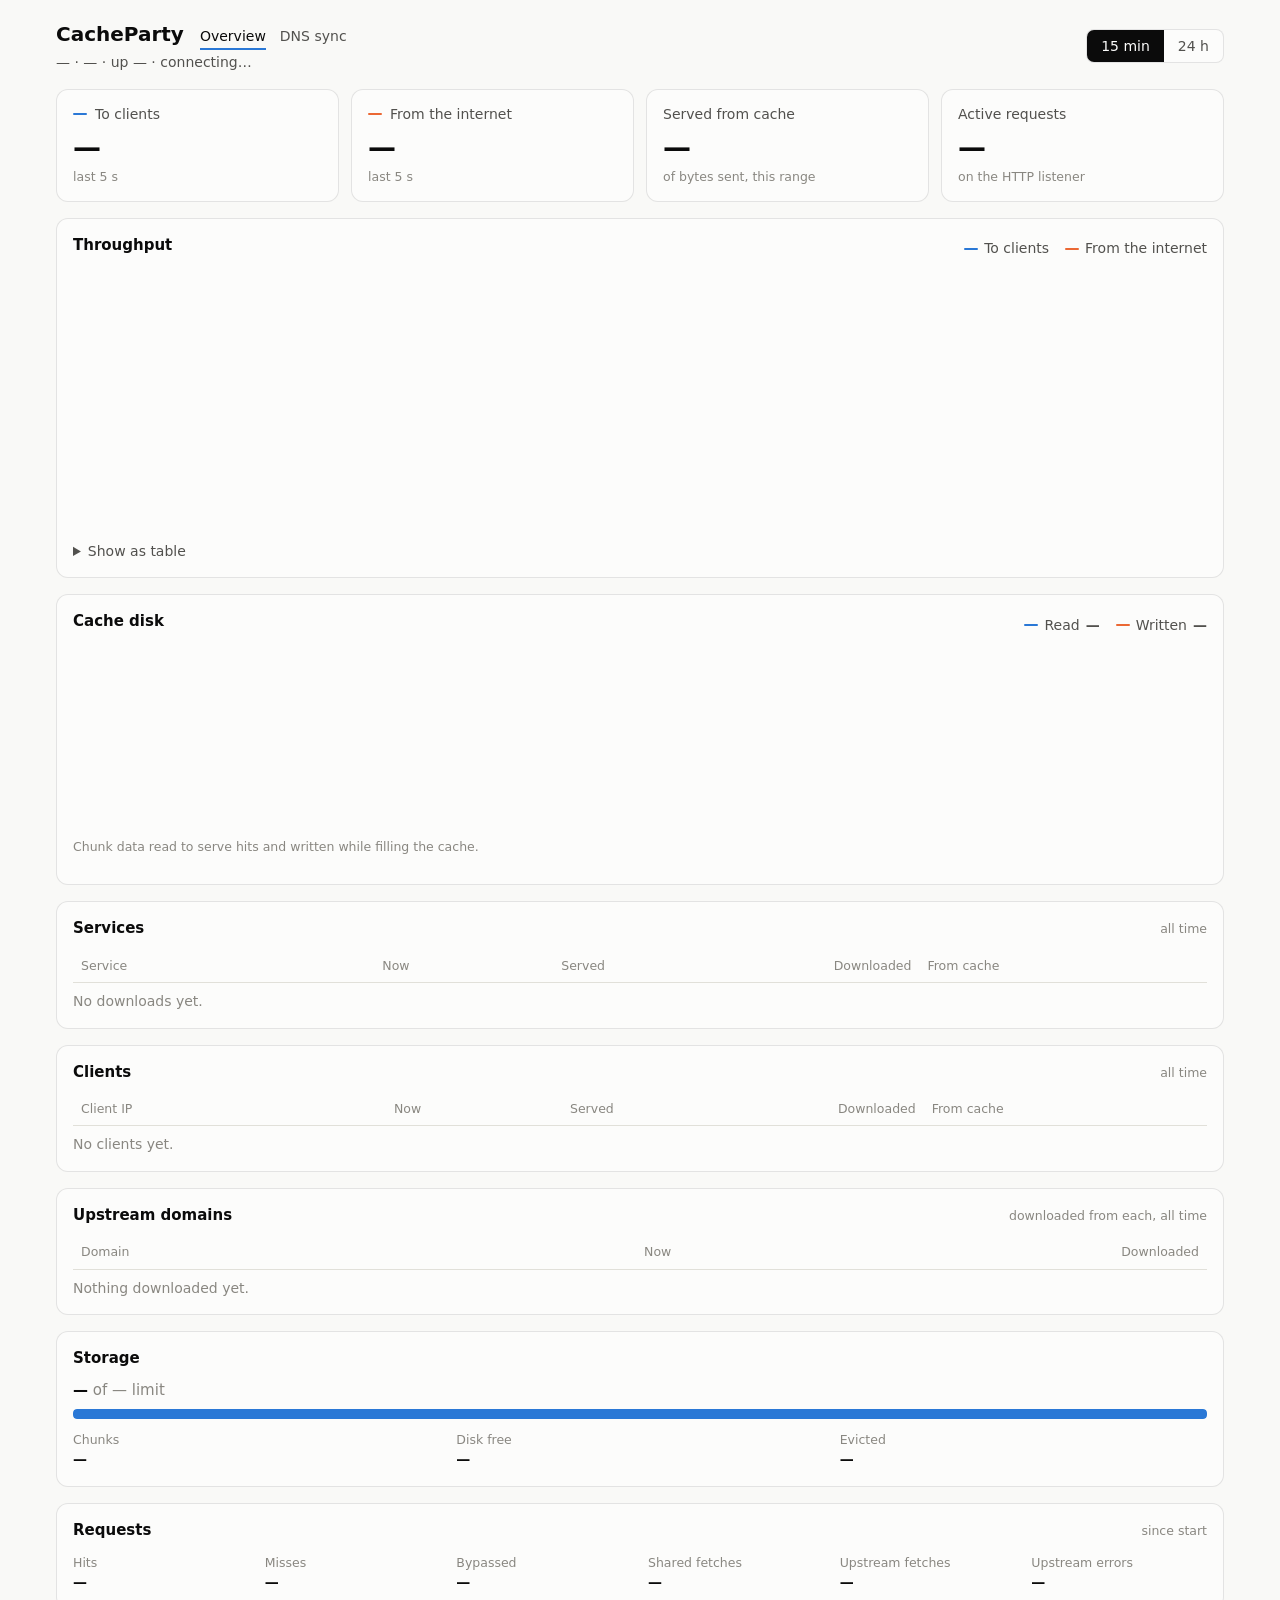
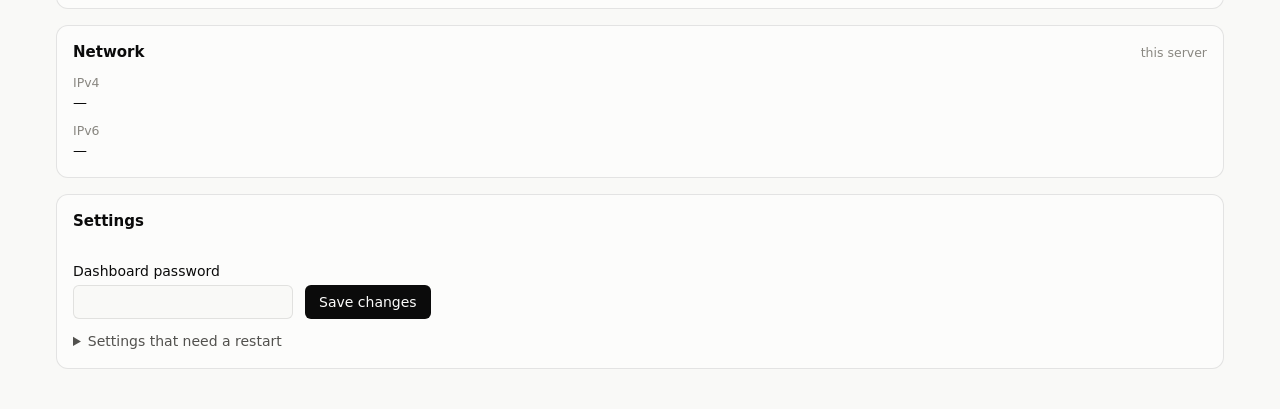
==== internal/dashboard/static/index.html @ 73289479 "Sync cache-domains to Pi-hole, AdGuard Home or Technitium from the dashboard A new DNS sync page (dn" ====
<!doctype html>
<html lang="en">
<head>
<meta charset="utf-8">
<meta name="viewport" content="width=device-width, initial-scale=1">
<title>CacheParty dashboard</title>
<link rel="stylesheet" href="app.css">
<script src="app.js" defer></script>
</head>
<body>
<header class="top">
  <div>
    <div class="brand">
      <h1>CacheParty</h1>
      <nav class="tabs" aria-label="Pages"><a href="./" aria-current="page">Overview</a><a href="dns.html">DNS sync</a></nav>
    </div>
    <p class="sub"><span id="hostname">—</span> · <span id="version">—</span> · up <span id="uptime">—</span> · <span id="conn" class="conn">connecting…</span></p>
  </div>
  <div class="seg" role="group" aria-label="Time range">
    <button type="button" data-range="15m" aria-pressed="true">15 min</button>
    <button type="button" data-range="24h" aria-pressed="false">24 h</button>
  </div>
</header>

<main>
  <section class="tiles" aria-label="Current throughput">
    <div class="tile">
      <div class="tile-label"><span class="key key-1"></span>To clients</div>
      <div class="tile-value" id="t-sent">—</div>
      <div class="tile-note">last 5 s</div>
    </div>
    <div class="tile">
      <div class="tile-label"><span class="key key-2"></span>From the internet</div>
      <div class="tile-value" id="t-fetched">—</div>
      <div class="tile-note">last 5 s</div>
    </div>
    <div class="tile">
      <div class="tile-label">Served from cache</div>
      <div class="tile-value" id="t-ratio">—</div>
      <div class="tile-note" id="t-ratio-note">of bytes sent, this range</div>
    </div>
    <div class="tile">
      <div class="tile-label">Active requests</div>
      <div class="tile-value" id="t-active">—</div>
      <div class="tile-note">on the HTTP listener</div>
    </div>
  </section>

  <section class="card" aria-labelledby="h-throughput">
    <div class="card-head">
      <h2 id="h-throughput">Throughput</h2>
      <div class="legend">
        <span><span class="key key-1"></span>To clients</span>
        <span><span class="key key-2"></span>From the internet</span>
      </div>
    </div>
    <div class="chart" id="chart-main"></div>
    <details class="table-view">
      <summary>Show as table</summary>
      <div class="scroll"><table id="table-main"><thead><tr><th>Time</th><th class="num">To clients</th><th class="num">From the internet</th></tr></thead><tbody></tbody></table></div>
    </details>
  </section>

  <section class="card" aria-labelledby="h-disk">
    <div class="card-head">
      <h2 id="h-disk">Cache disk</h2>
      <div class="legend">
        <span><span class="key key-1"></span>Read <b id="d-read">—</b></span>
        <span><span class="key key-2"></span>Written <b id="d-write">—</b></span>
      </div>
    </div>
    <div class="chart chart-mid" id="chart-disk"></div>
    <p class="muted small" id="d-note">Chunk data read to serve hits and written while filling the cache.</p>
  </section>

  <section class="card" aria-labelledby="h-services">
    <div class="card-head">
      <h2 id="h-services"><button type="button" class="crumb" id="apps-back" disabled>Services</button><span id="apps-title" hidden> › <span id="apps-service"></span></span></h2>
      <span class="muted small totals-span">all time</span>
    </div>
    <div id="services-view">
      <div class="scroll">
        <table class="services">
          <thead><tr><th>Service</th><th class="num">Now</th><th class="num">Served</th><th class="num">Downloaded</th><th>From cache</th></tr></thead>
          <tbody id="services"></tbody>
        </table>
      </div>
      <p class="empty muted" id="services-empty">No downloads yet.</p>
      <p class="muted small" id="services-hint" hidden>Select a service to see what was downloaded through it.</p>
    </div>
    <div id="apps-view" hidden>
      <div class="scroll">
        <table class="services">
          <thead><tr><th id="apps-kind">Download</th><th class="num">Now</th><th class="num">Served</th><th class="num">Downloaded</th><th>From cache</th><th class="num">Last active</th><th id="apps-actions" hidden><span class="sr-only">Cache</span></th></tr></thead>
          <tbody id="apps"></tbody>
        </table>
      </div>
      <p class="empty muted" id="apps-empty">Nothing downloaded through this service yet.</p>
      <form id="purge" class="purge" autocomplete="off" hidden>
        <h3 id="purge-title"></h3>
        <div class="save-row">
          <label class="pw">Dashboard password
            <input type="password" id="purge-password" autocomplete="current-password">
          </label>
          <button type="submit" id="purge-check">Check what is cached</button>
        </div>
        <p id="purge-status" role="status" class="small"></p>
        <div class="save-row">
          <button type="button" id="purge-go" class="danger" hidden>Remove from cache</button>
          <button type="button" id="purge-cancel">Cancel</button>
        </div>
      </form>
    </div>
  </section>

  <div class="masonry" id="cards">
    <section class="card" aria-labelledby="h-clients">
      <div class="card-head"><h2 id="h-clients">Clients</h2><span class="muted small totals-span">all time</span></div>
      <div class="scroll list-scroll">
        <table class="services">
          <thead><tr><th>Client IP</th><th class="num">Now</th><th class="num">Served</th><th class="num">Downloaded</th><th>From cache</th></tr></thead>
          <tbody id="clients"></tbody>
        </table>
      </div>
      <p class="empty muted" id="clients-empty">No clients yet.</p>
    </section>

    <section class="card" aria-labelledby="h-upstreams">
      <div class="card-head"><h2 id="h-upstreams">Upstream domains</h2><span class="muted small">downloaded from each, <span class="totals-span">all time</span></span></div>
      <div class="scroll list-scroll">
        <table class="services">
          <thead><tr><th>Domain</th><th class="num">Now</th><th class="num">Downloaded</th></tr></thead>
          <tbody id="upstreams"></tbody>
        </table>
      </div>
      <p class="empty muted" id="upstreams-empty">Nothing downloaded yet.</p>
    </section>

    <section class="card" aria-labelledby="h-https" id="https-card" hidden>
      <div class="card-head"><h2 id="h-https">HTTPS domains</h2><span class="muted small">relayed, not cached, <span class="totals-span">all time</span></span></div>
      <div class="scroll list-scroll">
        <table class="services">
          <thead><tr><th>Domain</th><th class="num">Now</th><th class="num">To clients</th><th class="num">From clients</th></tr></thead>
          <tbody id="https"></tbody>
        </table>
      </div>
      <p class="empty muted" id="https-empty">No HTTPS connections yet.</p>
    </section>

    <section class="card" aria-labelledby="h-storage">
      <div class="card-head"><h2 id="h-storage">Storage</h2><span class="muted small" id="s-pct"></span></div>
      <div class="storage-line"><b id="s-cache">—</b> <span class="muted">of <span id="s-limit">—</span> limit</span></div>
      <div class="meter" id="cache-meter" role="img" aria-label="Cache usage"><div id="m-cache"></div></div>
      <div class="storage-line vol-line" id="vol-line" hidden><b id="s-vol-used">—</b> <span class="muted">of <span id="s-vol-total">—</span> on volume</span></div>
      <div class="meter" id="vol-meter" role="img" aria-label="Volume usage" hidden><div id="m-vol"></div></div>
      <dl class="facts">
        <div><dt>Chunks</dt><dd id="s-chunks">—</dd></div>
        <div><dt>Disk free</dt><dd id="s-free">—</dd></div>
        <div><dt>Evicted</dt><dd id="s-evicted">—</dd></div>
      </dl>
    </section>

    <section class="card" aria-labelledby="h-requests">
      <div class="card-head"><h2 id="h-requests">Requests</h2><span class="muted small">since start</span></div>
      <dl class="facts">
        <div><dt>Hits</dt><dd id="r-hit">—</dd></div>
        <div><dt>Misses</dt><dd id="r-miss">—</dd></div>
        <div><dt>Bypassed</dt><dd id="r-bypass">—</dd></div>
        <div><dt>Shared fetches</dt><dd id="r-coalesced">—</dd></div>
        <div><dt>Upstream fetches</dt><dd id="r-up">—</dd></div>
        <div><dt>Upstream errors</dt><dd id="r-uperr">—</dd></div>
      </dl>
    </section>

    <section class="card" aria-labelledby="h-sni" id="sni-card" hidden>
      <div class="card-head"><h2 id="h-sni">HTTPS passthrough</h2><span class="muted small" id="sni-total">—</span></div>
      <div class="chart chart-small" id="chart-sni"></div>
    </section>

    <section class="card" aria-labelledby="h-network">
      <div class="card-head"><h2 id="h-network">Network</h2><span class="muted small">this server</span></div>
      <dl class="addrs">
        <div><dt>IPv4</dt><dd id="n-ipv4">—</dd></div>
        <div><dt>IPv6</dt><dd id="n-ipv6">—</dd></div>
      </dl>
    </section>
  </div>

  <section class="card" aria-labelledby="h-settings">
    <div class="card-head"><h2 id="h-settings">Settings</h2></div>
    <p class="muted small" id="settings-note"></p>
    <form id="settings-form" autocomplete="off">
      <div id="live-settings" class="settings"></div>
      <div class="save-row" id="save-row">
        <label class="pw">Dashboard password
          <input type="password" id="password" autocomplete="current-password">
        </label>
        <button type="submit" id="save" class="primary">Save changes</button>
        <span id="save-status" role="status" class="small"></span>
      </div>
    </form>
    <details class="table-view">
      <summary>Settings that need a restart</summary>
      <p class="muted small">These come from environment variables and are read at startup.</p>
      <div class="scroll"><table id="fixed-settings"><thead><tr><th>Setting</th><th>Variable</th><th>Value</th><th>Source</th></tr></thead><tbody></tbody></table></div>
    </details>
  </section>
</main>
<div class="tooltip" id="tooltip" hidden></div>
</body>
</html>
---- internal/dashboard/static/app.css ----
:root {
  color-scheme: light;
  --page: #f9f9f7;
  --surface: #fcfcfb;
  --ink: #0b0b0b;
  --ink-2: #52514e;
  --muted: #898781;
  --grid: #e1e0d9;
  --axis: #c3c2b7;
  --border: rgba(11, 11, 11, 0.10);
  --series-1: #2a78d6;
  --series-2: #eb6834;
  --series-1-wash: rgba(42, 120, 214, 0.10);
  --series-2-wash: rgba(235, 104, 52, 0.10);
  --track: #cde2fb;
  --good: #006300;
  --critical: #d03b3b;
  --font: system-ui, -apple-system, "Segoe UI", sans-serif;
}
@media (prefers-color-scheme: dark) {
  :root {
    color-scheme: dark;
    --page: #0d0d0d;
    --surface: #1a1a19;
    --ink: #ffffff;
    --ink-2: #c3c2b7;
    --muted: #898781;
    --grid: #2c2c2a;
    --axis: #383835;
    --border: rgba(255, 255, 255, 0.10);
    --series-1: #3987e5;
    --series-2: #d95926;
    --series-1-wash: rgba(57, 135, 229, 0.12);
    --series-2-wash: rgba(217, 89, 38, 0.12);
    --track: #184f95;
    --good: #0ca30c;
    --critical: #e66767;
  }
}

* { box-sizing: border-box; }
body {
  margin: 0;
  background: var(--page);
  color: var(--ink);
  font: 14px/1.45 var(--font);
}
h1 { font-size: 20px; margin: 0; font-weight: 650; }
h2 { font-size: 15px; margin: 0; font-weight: 600; }
.sub { margin: 2px 0 0; color: var(--ink-2); }
.muted { color: var(--muted); }
.small { font-size: 12.5px; }
.conn.ok { color: var(--good); }
.conn.bad { color: var(--critical); }

.top, main { max-width: 1200px; margin: 0 auto; padding: 0 16px; }
.top {
  display: flex; align-items: center; justify-content: space-between;
  gap: 12px; flex-wrap: wrap; padding-top: 20px; padding-bottom: 16px;
}
main { display: grid; gap: 16px; padding-bottom: 40px; }

.seg { display: inline-flex; border: 1px solid var(--border); border-radius: 8px; overflow: hidden; background: var(--surface); }
.seg button {
  font: inherit; color: var(--ink-2); background: none; border: 0;
  padding: 6px 14px; cursor: pointer;
}
.seg button[aria-pressed="true"] { background: var(--ink); color: var(--surface); }

.tiles { display: grid; gap: 12px; grid-template-columns: repeat(auto-fit, minmax(170px, 1fr)); }
.tile, .card {
  background: var(--surface);
  border: 1px solid var(--border);
  border-radius: 12px;
}
.tile { padding: 14px 16px; }
.tile-label { color: var(--ink-2); display: flex; align-items: center; gap: 8px; }
.tile-value { font-size: 28px; font-weight: 600; margin-top: 4px; white-space: nowrap; }
.tile-note { color: var(--muted); font-size: 12.5px; }

.card { padding: 16px; min-width: 0; }
.card-head { display: flex; align-items: baseline; justify-content: space-between; gap: 12px; flex-wrap: wrap; margin-bottom: 10px; }
.masonry, .masonry-col { display: grid; gap: 16px; align-items: start; align-content: start; min-width: 0; }

.legend { display: flex; gap: 16px; flex-wrap: wrap; color: var(--ink-2); }
.legend > span { display: inline-flex; align-items: center; gap: 6px; }
.key { display: inline-block; width: 14px; height: 2px; border-radius: 1px; }
.key-1 { background: var(--series-1); }
.key-2 { background: var(--series-2); }

.chart { position: relative; height: 260px; }
.chart-small { height: 120px; }
.chart-mid { height: 180px; }
.chart svg { display: block; width: 100%; height: 100%; overflow: visible; }
.chart .grid line { stroke: var(--grid); stroke-width: 1; }
.chart .baseline { stroke: var(--axis); stroke-width: 1; }
.chart text { fill: var(--muted); font-size: 11px; font-variant-numeric: tabular-nums; }
.chart .line { fill: none; stroke-width: 2; stroke-linejoin: round; stroke-linecap: round; }
.chart .cross { stroke: var(--muted); stroke-width: 1; }
.chart .dot { stroke: var(--surface); stroke-width: 2; }
.chart.loading { opacity: 0.6; }

.tooltip {
  position: fixed; z-index: 10; pointer-events: none;
  background: var(--surface); color: var(--ink);
  border: 1px solid var(--border); border-radius: 8px;
  box-shadow: 0 4px 16px rgba(0, 0, 0, 0.12);
  padding: 8px 10px; font-size: 12.5px; min-width: 150px;
}
.tooltip .tt-time { color: var(--muted); margin-bottom: 4px; }
.tooltip .tt-row { display: flex; align-items: center; gap: 8px; }
.tooltip .tt-row b { font-weight: 600; font-variant-numeric: tabular-nums; }
.tooltip .tt-row span:last-child { color: var(--ink-2); }

.scroll { overflow-x: auto; }
/* ~10 rows visible; longer lists scroll with the header pinned */
.list-scroll { max-height: 400px; overflow-y: auto; }
.list-scroll th { position: sticky; top: 0; background: var(--surface); z-index: 1; }
table { border-collapse: collapse; width: 100%; }
th, td { text-align: left; padding: 7px 8px; border-bottom: 1px solid var(--grid); white-space: nowrap; }
th { font-weight: 500; color: var(--muted); font-size: 12.5px; }
td.num, th.num { text-align: right; font-variant-numeric: tabular-nums; }
tbody tr:last-child td { border-bottom: 0; }
.empty { margin: 8px 0 0; }
.ratio { display: flex; align-items: center; gap: 8px; min-width: 120px; }
.ratio .bar { flex: 1; height: 6px; border-radius: 3px; background: var(--track); overflow: hidden; min-width: 50px; }
.ratio .bar > span { display: block; height: 100%; background: var(--series-1); border-radius: 3px; }
.ratio .pct { font-variant-numeric: tabular-nums; width: 3.5em; text-align: right; color: var(--ink-2); }

.svc-link, .crumb {
  font: inherit; color: inherit; background: none; border: 0; padding: 0; cursor: pointer;
  text-align: left;
}
.svc-link { text-decoration: underline dotted var(--muted); text-underline-offset: 3px; }
.svc-link:hover, .svc-link:focus-visible { text-decoration: underline solid var(--series-1); }
.crumb:not(:disabled) { color: var(--ink-2); text-decoration: underline; text-underline-offset: 3px; }
.crumb:disabled { cursor: default; }
#apps-service { overflow-wrap: anywhere; }
td a { color: inherit; text-underline-offset: 3px; }
td .badge { margin-left: 6px; }

.storage-line { font-size: 15px; }
.meter { height: 10px; border-radius: 4px; background: var(--track); overflow: hidden; margin: 8px 0 4px; }
.meter > div { height: 100%; background: var(--series-1); border-radius: 4px; }
.vol-line { margin-top: 12px; }
#m-vol { background: var(--series-2); }

.facts { display: grid; grid-template-columns: repeat(auto-fit, minmax(120px, 1fr)); gap: 10px 16px; margin: 12px 0 0; }
.facts dt { color: var(--muted); font-size: 12.5px; }
.facts dd { margin: 0; font-weight: 600; font-variant-numeric: tabular-nums; }

.addrs { display: grid; gap: 10px; margin: 0; }
.addrs dt { color: var(--muted); font-size: 12.5px; }
.addrs dd { margin: 0; }
.addrs .ip { font-family: ui-monospace, monospace; font-weight: 600; overflow-wrap: anywhere; user-select: all; }

details.table-view { margin-top: 12px; }
details summary { cursor: pointer; color: var(--ink-2); }
details .scroll { max-height: 320px; overflow-y: auto; margin-top: 8px; }

.settings { display: grid; gap: 14px; grid-template-columns: repeat(auto-fit, minmax(240px, 1fr)); }
.setting label { display: block; font-weight: 500; }
.setting .row { display: flex; gap: 8px; align-items: center; margin-top: 4px; }
.setting .help { color: var(--muted); font-size: 12.5px; margin-top: 4px; }
.setting .var { color: var(--muted); font-size: 11.5px; font-family: ui-monospace, monospace; }
input {
  font: inherit; color: var(--ink); background: var(--page);
  border: 1px solid var(--border); border-radius: 6px; padding: 6px 8px;
  width: 100%; min-width: 0;
}
input:disabled { color: var(--ink-2); }
input.changed { border-color: var(--series-1); }
button { font: inherit; }
.link {
  background: none; border: 0; padding: 0; color: var(--ink-2);
  text-decoration: underline; cursor: pointer; font-size: 12.5px; white-space: nowrap;
}
.badge {
  font-size: 11.5px; color: var(--ink-2); border: 1px solid var(--border);
  border-radius: 999px; padding: 1px 8px; white-space: nowrap;
}
.save-row { display: flex; align-items: end; gap: 12px; flex-wrap: wrap; margin-top: 16px; }
.pw { display: grid; gap: 4px; font-weight: 500; }
.pw input { width: 220px; }
.primary {
  background: var(--ink); color: var(--surface); border: 0; border-radius: 6px;
  padding: 7px 14px; cursor: pointer; font-weight: 500;
}
.primary:disabled { opacity: 0.4; cursor: default; }
#save-status.err, #purge-status.err { color: var(--critical); }
#save-status.ok, #purge-status.ok { color: var(--good); }

.purge { border-top: 1px solid var(--grid); margin-top: 12px; padding-top: 12px; }
.purge h3 { font-size: 14px; margin: 0; font-weight: 600; overflow-wrap: anywhere; }
.purge .save-row { margin-top: 10px; }
.purge p { margin: 10px 0 0; }
.purge button:not(.danger) {
  background: none; color: var(--ink); border: 1px solid var(--border); border-radius: 6px;
  padding: 6px 14px; cursor: pointer;
}
.danger {
  background: var(--critical); color: var(--surface); border: 0; border-radius: 6px;
  padding: 7px 14px; cursor: pointer; font-weight: 500;
}
.purge button:disabled { opacity: 0.4; cursor: default; }
.sr-only { position: absolute; width: 1px; height: 1px; overflow: hidden; clip-path: inset(50%); white-space: nowrap; }
[hidden] { display: none !important; }

.peer { overflow-wrap: anywhere; }

.brand { display: flex; align-items: baseline; gap: 16px; flex-wrap: wrap; }
.tabs { display: flex; gap: 14px; }
.tabs a { color: var(--ink-2); text-decoration: none; padding-bottom: 2px; border-bottom: 2px solid transparent; }
.tabs a:hover { color: var(--ink); }
.tabs a[aria-current="page"] { color: var(--ink); border-bottom-color: var(--series-1); font-weight: 500; }

.notice { margin: 0; padding: 12px 16px; border: 1px solid var(--border); border-radius: 12px; background: var(--surface); color: var(--ink-2); }
code { font-family: ui-monospace, monospace; font-size: 0.92em; }
.help { color: var(--muted); font-size: 12.5px; margin: 4px 0 0; }
.help .link { font-size: inherit; color: var(--ink-2); }
.auth { display: flex; align-items: end; gap: 16px; flex-wrap: wrap; }
.auth .help { margin: 0 0 7px; }
.btn {
  background: none; color: var(--ink); border: 1px solid var(--border); border-radius: 6px;
  padding: 6px 14px; cursor: pointer;
}
.btn:disabled, .primary:disabled, .danger:disabled { opacity: 0.4; cursor: default; }
select {
  font: inherit; color: var(--ink); background: var(--page);
  border: 1px solid var(--border); border-radius: 6px; padding: 6px 8px; width: 100%;
}
fieldset.services-pick { border: 0; padding: 0; margin: 16px 0 0; }
fieldset.services-pick legend { font-weight: 500; padding: 0; }
.checks { display: grid; gap: 6px 16px; grid-template-columns: repeat(auto-fill, minmax(180px, 1fr)); margin-top: 8px; }
.checks label { display: flex; align-items: center; gap: 6px; overflow-wrap: anywhere; }
.checks input { width: auto; margin: 0; }
.server-form .checks { grid-template-columns: minmax(0, 1fr); }
.status.err, .server-last.err { color: var(--critical); }
.status.ok, .server-last.ok { color: var(--good); }

.servers { display: grid; gap: 12px; margin-top: 12px; }
.server { border: 1px solid var(--border); border-radius: 10px; padding: 12px 14px; }
.server-head { display: flex; justify-content: space-between; align-items: baseline; gap: 8px 12px; flex-wrap: wrap; }
.server-url { color: var(--ink-2); font-family: ui-monospace, monospace; font-size: 12.5px; overflow-wrap: anywhere; }
.server-badges { display: flex; gap: 6px; flex-wrap: wrap; }
.server-last { margin: 6px 0 0; overflow-wrap: anywhere; }
.server .save-row { margin-top: 10px; gap: 8px; }
.server-form { border-top: 1px solid var(--grid); margin-top: 16px; padding-top: 16px; }
.server-form h3 { font-size: 14px; margin: 0 0 12px; font-weight: 600; }
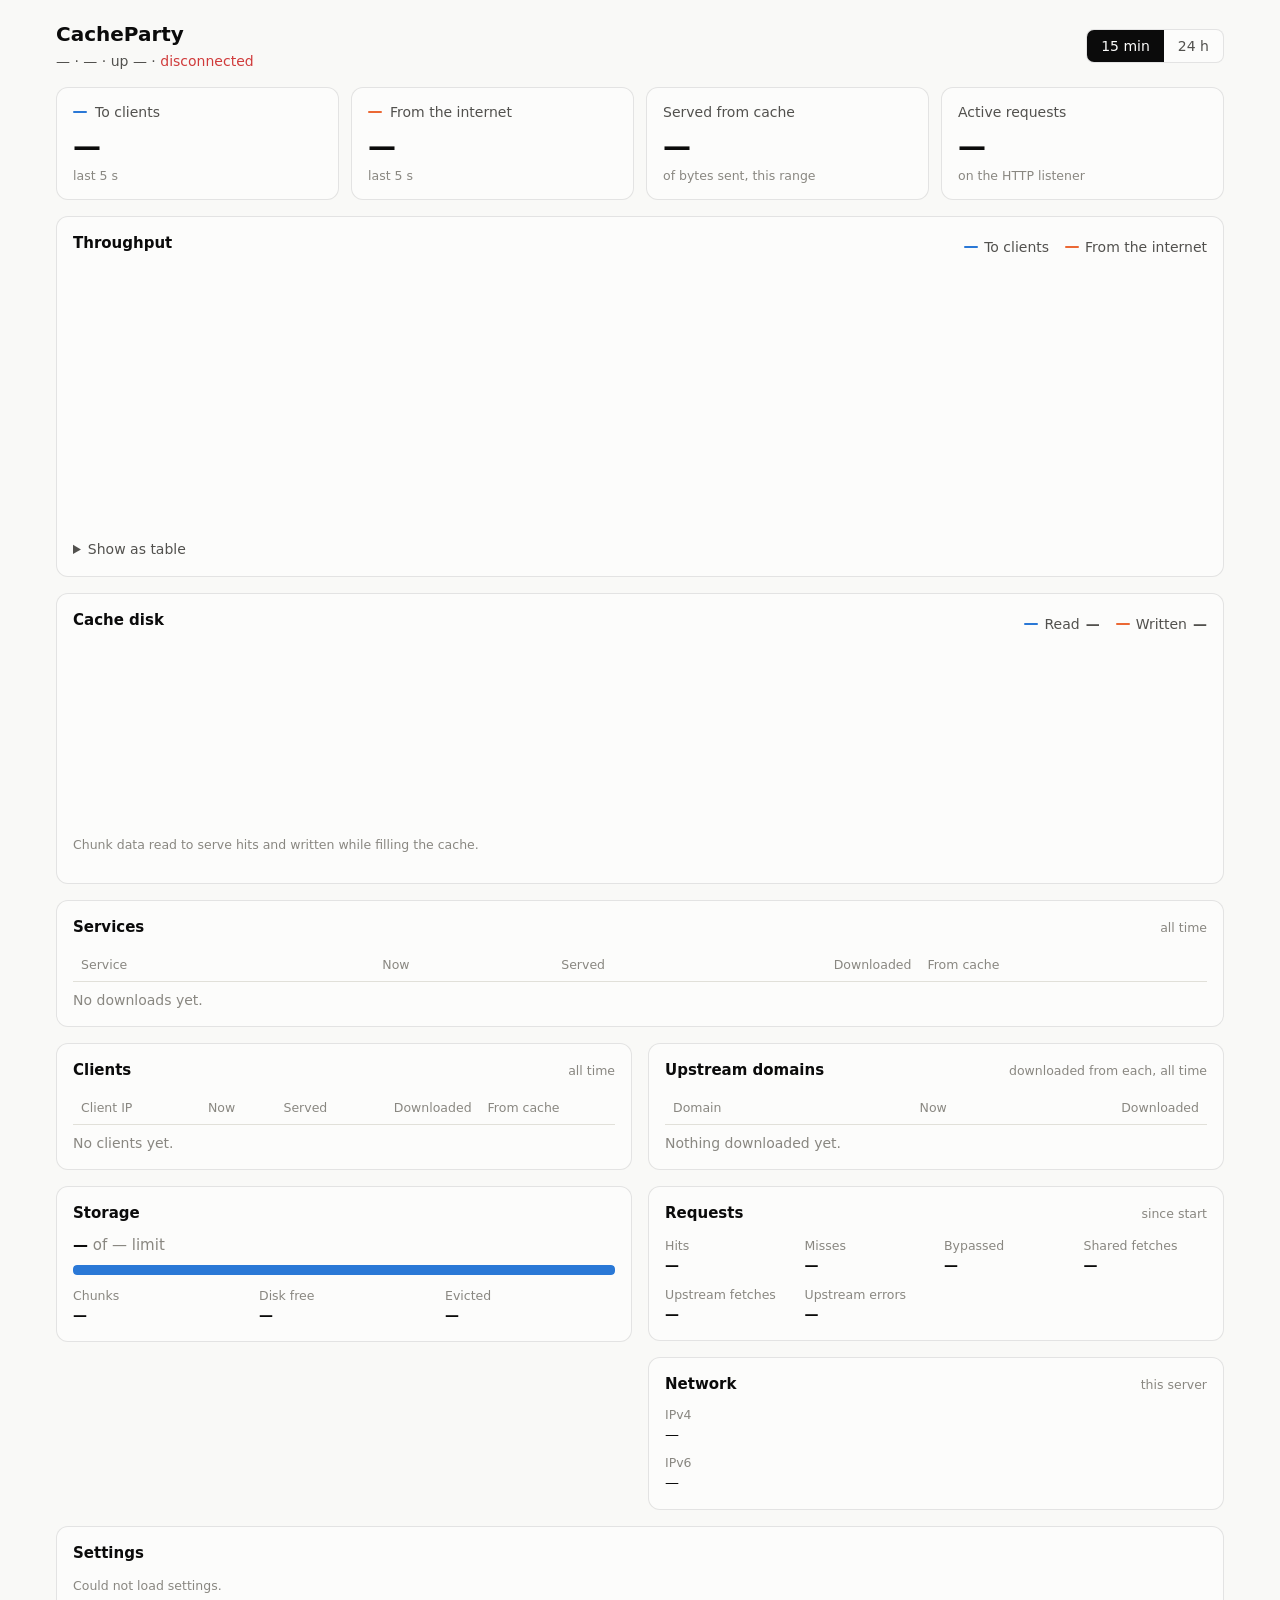
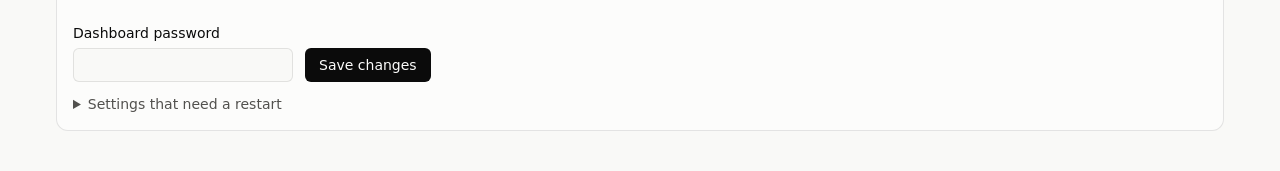
==== commit cd4fbaa4: "Initial public release" ====
--- a/internal/dashboard/static/index.html
+++ b/internal/dashboard/static/index.html
@@ -10,10 +10,7 @@
 <body>
 <header class="top">
   <div>
-    <div class="brand">
-      <h1>CacheParty</h1>
-      <nav class="tabs" aria-label="Pages"><a href="./" aria-current="page">Overview</a><a href="dns.html">DNS sync</a></nav>
-    </div>
+    <h1>CacheParty</h1>
     <p class="sub"><span id="hostname">—</span> · <span id="version">—</span> · up <span id="uptime">—</span> · <span id="conn" class="conn">connecting…</span></p>
   </div>
   <div class="seg" role="group" aria-label="Time range">
--- a/internal/dashboard/static/app.css
+++ b/internal/dashboard/static/app.css
@@ -207,43 +207,3 @@
 [hidden] { display: none !important; }
 
 .peer { overflow-wrap: anywhere; }
-
-.brand { display: flex; align-items: baseline; gap: 16px; flex-wrap: wrap; }
-.tabs { display: flex; gap: 14px; }
-.tabs a { color: var(--ink-2); text-decoration: none; padding-bottom: 2px; border-bottom: 2px solid transparent; }
-.tabs a:hover { color: var(--ink); }
-.tabs a[aria-current="page"] { color: var(--ink); border-bottom-color: var(--series-1); font-weight: 500; }
-
-.notice { margin: 0; padding: 12px 16px; border: 1px solid var(--border); border-radius: 12px; background: var(--surface); color: var(--ink-2); }
-code { font-family: ui-monospace, monospace; font-size: 0.92em; }
-.help { color: var(--muted); font-size: 12.5px; margin: 4px 0 0; }
-.help .link { font-size: inherit; color: var(--ink-2); }
-.auth { display: flex; align-items: end; gap: 16px; flex-wrap: wrap; }
-.auth .help { margin: 0 0 7px; }
-.btn {
-  background: none; color: var(--ink); border: 1px solid var(--border); border-radius: 6px;
-  padding: 6px 14px; cursor: pointer;
-}
-.btn:disabled, .primary:disabled, .danger:disabled { opacity: 0.4; cursor: default; }
-select {
-  font: inherit; color: var(--ink); background: var(--page);
-  border: 1px solid var(--border); border-radius: 6px; padding: 6px 8px; width: 100%;
-}
-fieldset.services-pick { border: 0; padding: 0; margin: 16px 0 0; }
-fieldset.services-pick legend { font-weight: 500; padding: 0; }
-.checks { display: grid; gap: 6px 16px; grid-template-columns: repeat(auto-fill, minmax(180px, 1fr)); margin-top: 8px; }
-.checks label { display: flex; align-items: center; gap: 6px; overflow-wrap: anywhere; }
-.checks input { width: auto; margin: 0; }
-.server-form .checks { grid-template-columns: minmax(0, 1fr); }
-.status.err, .server-last.err { color: var(--critical); }
-.status.ok, .server-last.ok { color: var(--good); }
-
-.servers { display: grid; gap: 12px; margin-top: 12px; }
-.server { border: 1px solid var(--border); border-radius: 10px; padding: 12px 14px; }
-.server-head { display: flex; justify-content: space-between; align-items: baseline; gap: 8px 12px; flex-wrap: wrap; }
-.server-url { color: var(--ink-2); font-family: ui-monospace, monospace; font-size: 12.5px; overflow-wrap: anywhere; }
-.server-badges { display: flex; gap: 6px; flex-wrap: wrap; }
-.server-last { margin: 6px 0 0; overflow-wrap: anywhere; }
-.server .save-row { margin-top: 10px; gap: 8px; }
-.server-form { border-top: 1px solid var(--grid); margin-top: 16px; padding-top: 16px; }
-.server-form h3 { font-size: 14px; margin: 0 0 12px; font-weight: 600; }
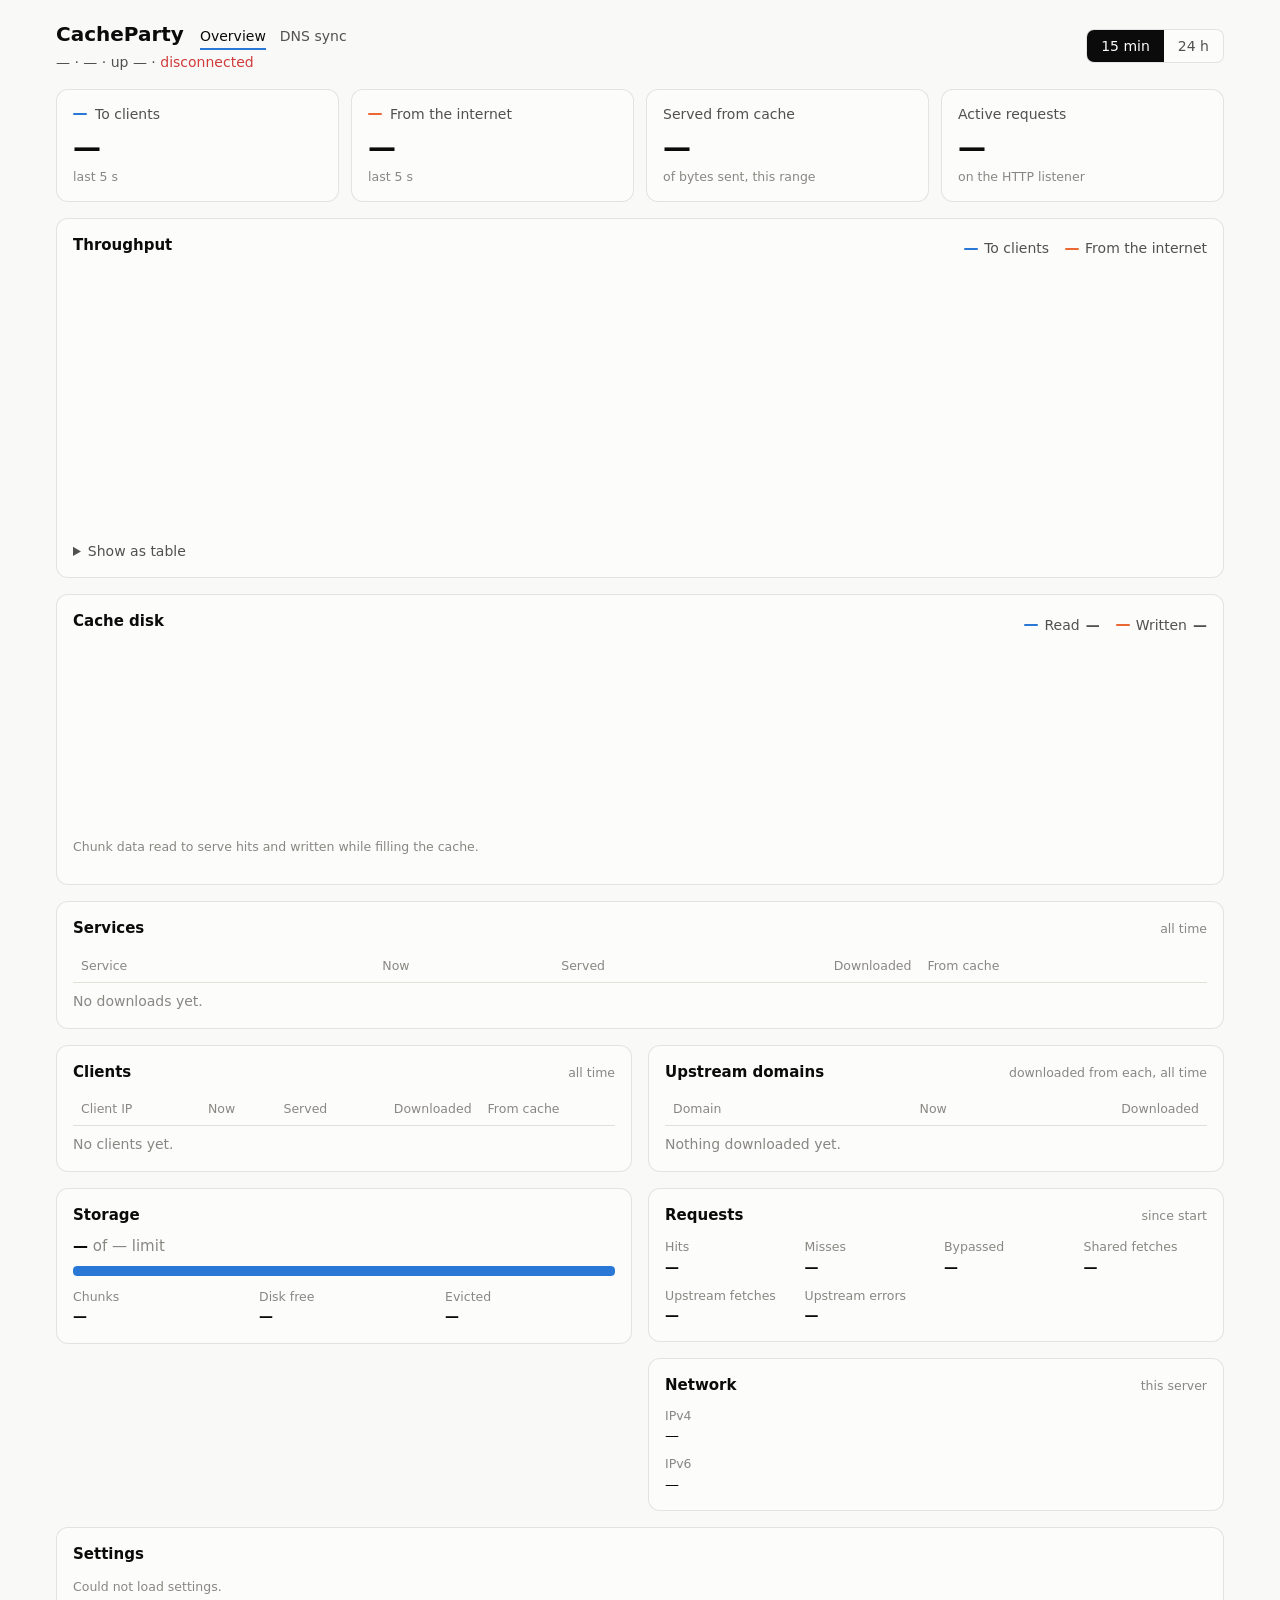
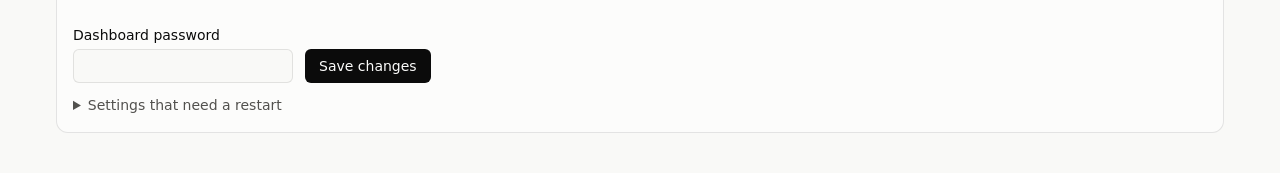
==== commit 0e953037: "Show the CacheParty icon as the dashboard's favicon Both dashboard pages now link favicon.svg, serve" ====
--- a/internal/dashboard/static/index.html
+++ b/internal/dashboard/static/index.html
@@ -4,13 +4,17 @@
 <meta charset="utf-8">
 <meta name="viewport" content="width=device-width, initial-scale=1">
 <title>CacheParty dashboard</title>
+<link rel="icon" href="favicon.svg" type="image/svg+xml">
 <link rel="stylesheet" href="app.css">
 <script src="app.js" defer></script>
 </head>
 <body>
 <header class="top">
   <div>
-    <h1>CacheParty</h1>
+    <div class="brand">
+      <h1>CacheParty</h1>
+      <nav class="tabs" aria-label="Pages"><a href="./" aria-current="page">Overview</a><a href="dns.html">DNS sync</a></nav>
+    </div>
     <p class="sub"><span id="hostname">—</span> · <span id="version">—</span> · up <span id="uptime">—</span> · <span id="conn" class="conn">connecting…</span></p>
   </div>
   <div class="seg" role="group" aria-label="Time range">
--- a/internal/dashboard/static/app.css
+++ b/internal/dashboard/static/app.css
@@ -207,3 +207,45 @@
 [hidden] { display: none !important; }
 
 .peer { overflow-wrap: anywhere; }
+
+.brand { display: flex; align-items: baseline; gap: 16px; flex-wrap: wrap; }
+.tabs { display: flex; gap: 14px; }
+.tabs a { color: var(--ink-2); text-decoration: none; padding-bottom: 2px; border-bottom: 2px solid transparent; }
+.tabs a:hover { color: var(--ink); }
+.tabs a[aria-current="page"] { color: var(--ink); border-bottom-color: var(--series-1); font-weight: 500; }
+
+.notice { margin: 0; padding: 12px 16px; border: 1px solid var(--border); border-radius: 12px; background: var(--surface); color: var(--ink-2); }
+code { font-family: ui-monospace, monospace; font-size: 0.92em; }
+.help { color: var(--muted); font-size: 12.5px; margin: 4px 0 0; }
+.help .link { font-size: inherit; color: var(--ink-2); }
+.auth { display: flex; align-items: end; gap: 16px; flex-wrap: wrap; }
+.auth .help { margin: 0 0 7px; }
+.btn {
+  background: none; color: var(--ink); border: 1px solid var(--border); border-radius: 6px;
+  padding: 6px 14px; cursor: pointer;
+}
+.btn:disabled, .primary:disabled, .danger:disabled { opacity: 0.4; cursor: default; }
+select {
+  font: inherit; color: var(--ink); background: var(--page);
+  border: 1px solid var(--border); border-radius: 6px; padding: 6px 8px; width: 100%;
+}
+fieldset.services-pick { border: 0; padding: 0; margin: 16px 0 0; }
+fieldset.services-pick legend { font-weight: 500; padding: 0; }
+.checks { display: grid; gap: 6px 16px; grid-template-columns: repeat(auto-fill, minmax(180px, 1fr)); margin-top: 8px; }
+.checks label { display: flex; align-items: center; gap: 6px; overflow-wrap: anywhere; }
+.checks input { width: auto; margin: 0; }
+.server-form .checks { grid-template-columns: minmax(0, 1fr); }
+.status.err, .server-last.err { color: var(--critical); }
+.status.ok, .server-last.ok { color: var(--good); }
+
+.servers { display: grid; gap: 12px; margin-top: 12px; }
+.server { border: 1px solid var(--border); border-radius: 10px; padding: 12px 14px; }
+.server-head { display: flex; justify-content: space-between; align-items: baseline; gap: 8px 12px; flex-wrap: wrap; }
+.server-url { color: var(--ink-2); font-family: ui-monospace, monospace; font-size: 12.5px; overflow-wrap: anywhere; }
+.server-badges { display: flex; gap: 6px; flex-wrap: wrap; }
+.server-last { margin: 6px 0 0; overflow-wrap: anywhere; }
+.server .save-row { margin-top: 10px; gap: 8px; }
+.server-form { border-top: 1px solid var(--grid); margin-top: 16px; padding-top: 16px; }
+.server-form h3 { font-size: 14px; margin: 0 0 12px; font-weight: 600; }
+.server-form .notice { margin-top: 12px; }
+.notice a { color: var(--ink); }
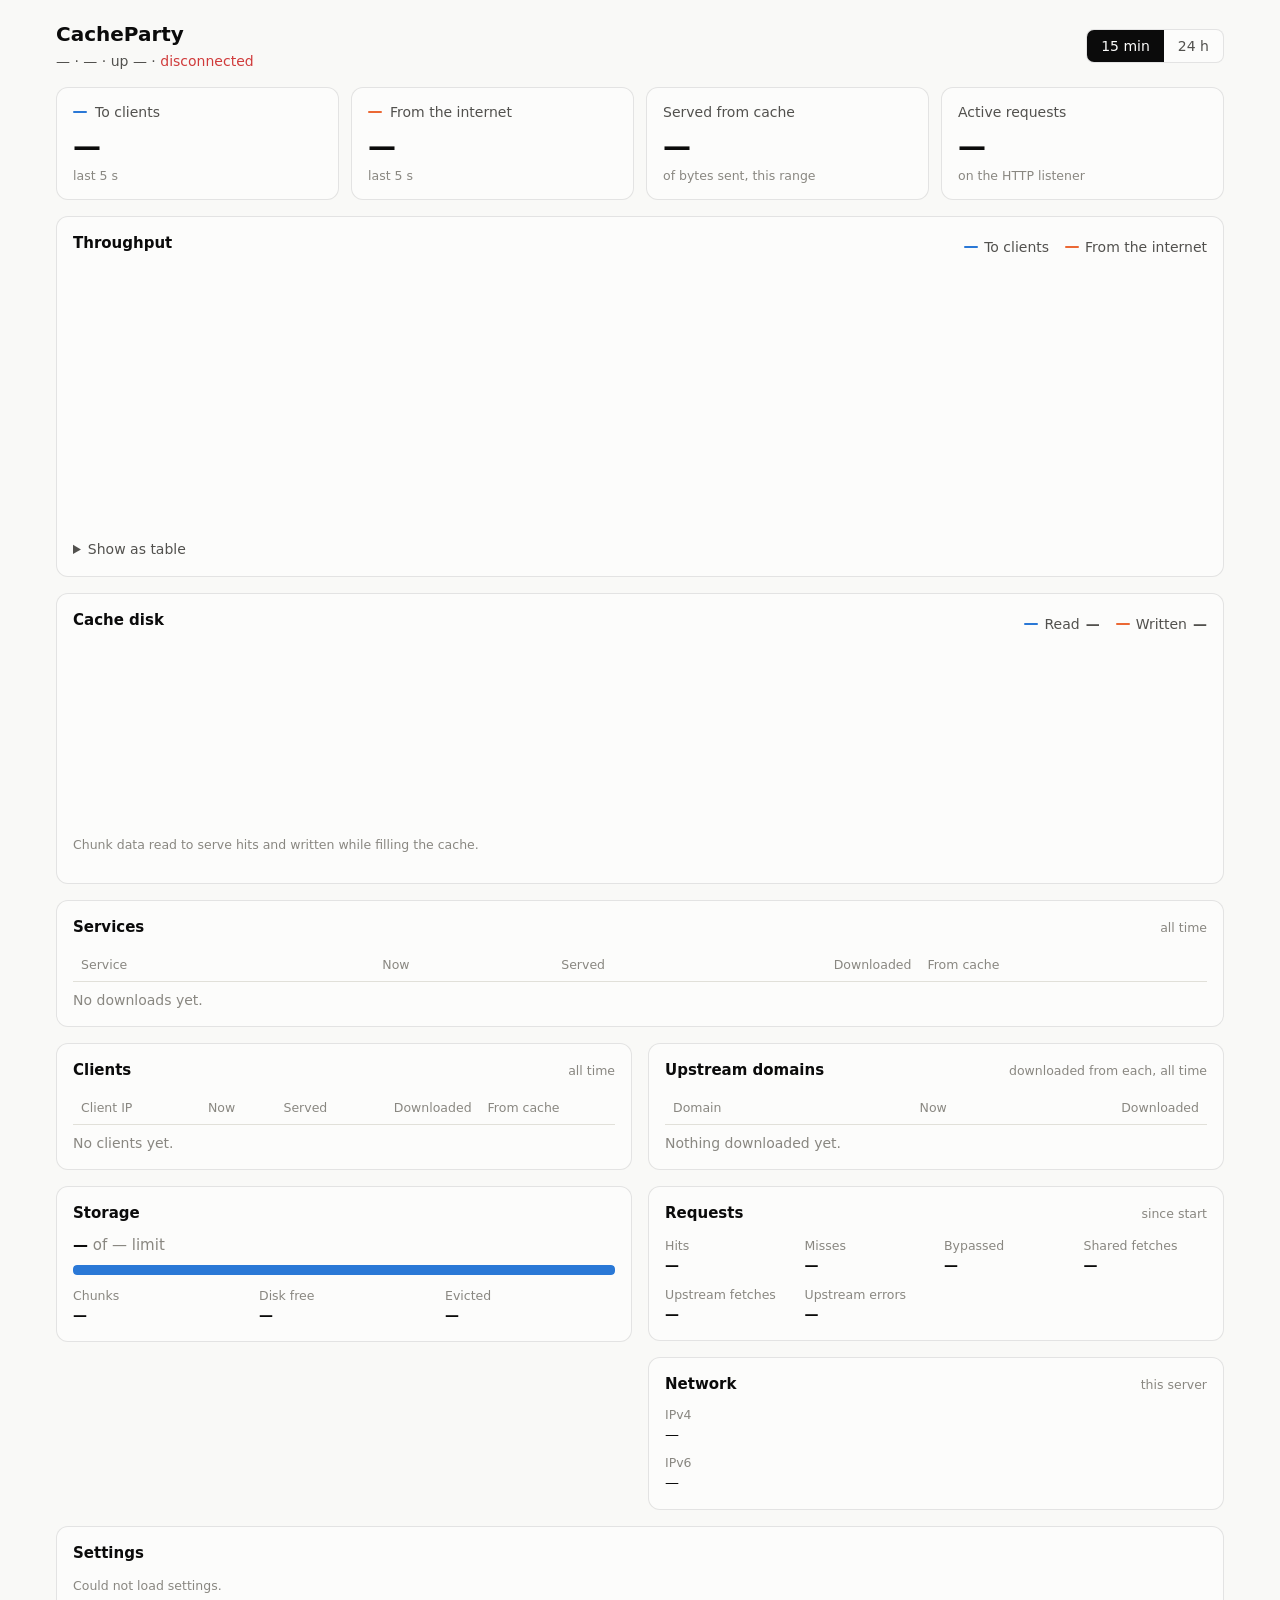
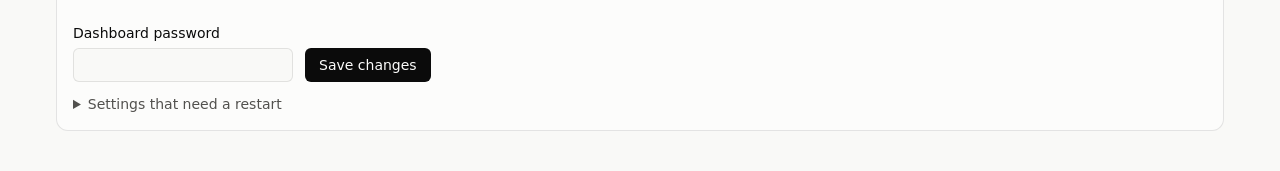
==== commit d2aadf3d: "Add a disco ball icon to the README and dashboard CacheParty now has an icon: a disco ball whose mir" ====
--- a/internal/dashboard/static/index.html
+++ b/internal/dashboard/static/index.html
@@ -11,10 +11,7 @@
 <body>
 <header class="top">
   <div>
-    <div class="brand">
-      <h1>CacheParty</h1>
-      <nav class="tabs" aria-label="Pages"><a href="./" aria-current="page">Overview</a><a href="dns.html">DNS sync</a></nav>
-    </div>
+    <h1>CacheParty</h1>
     <p class="sub"><span id="hostname">—</span> · <span id="version">—</span> · up <span id="uptime">—</span> · <span id="conn" class="conn">connecting…</span></p>
   </div>
   <div class="seg" role="group" aria-label="Time range">
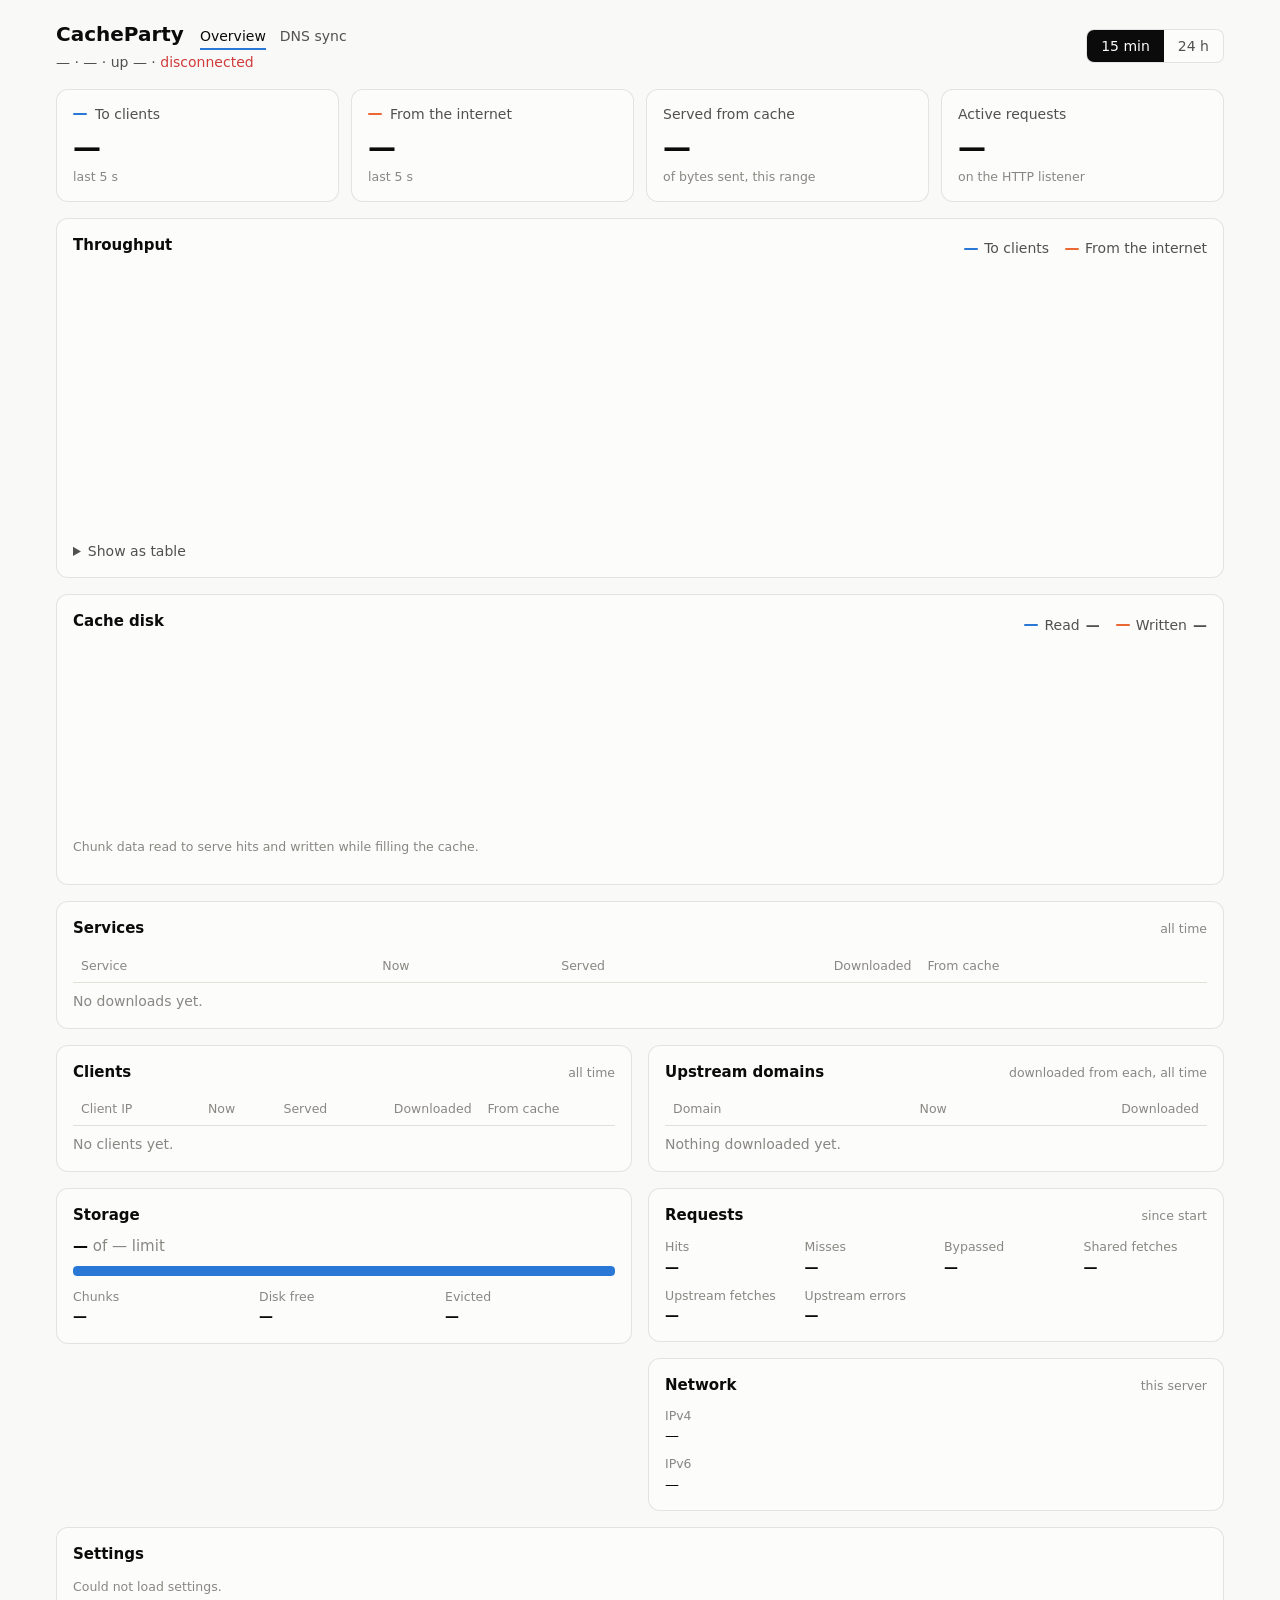
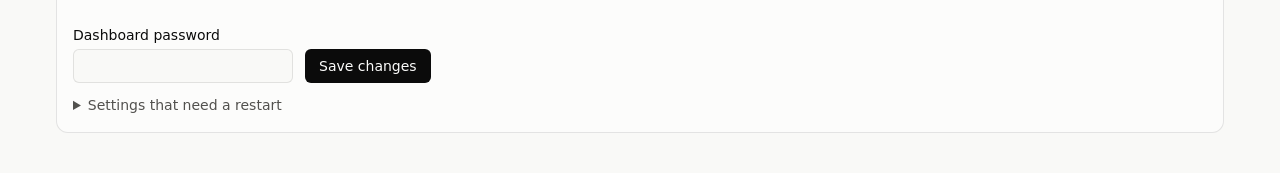
==== commit b8b36847: "Merge 95034998030cb1389ea9e36b0b745beeb87beda7 into db17a7e48acff4b834fc76d339642184e96e9e4a" ====
--- a/internal/dashboard/static/index.html
+++ b/internal/dashboard/static/index.html
@@ -11,7 +11,10 @@
 <body>
 <header class="top">
   <div>
-    <h1>CacheParty</h1>
+    <div class="brand">
+      <h1>CacheParty</h1>
+      <nav class="tabs" aria-label="Pages"><a href="./" aria-current="page">Overview</a><a href="dns.html">DNS sync</a></nav>
+    </div>
     <p class="sub"><span id="hostname">—</span> · <span id="version">—</span> · up <span id="uptime">—</span> · <span id="conn" class="conn">connecting…</span></p>
   </div>
   <div class="seg" role="group" aria-label="Time range">
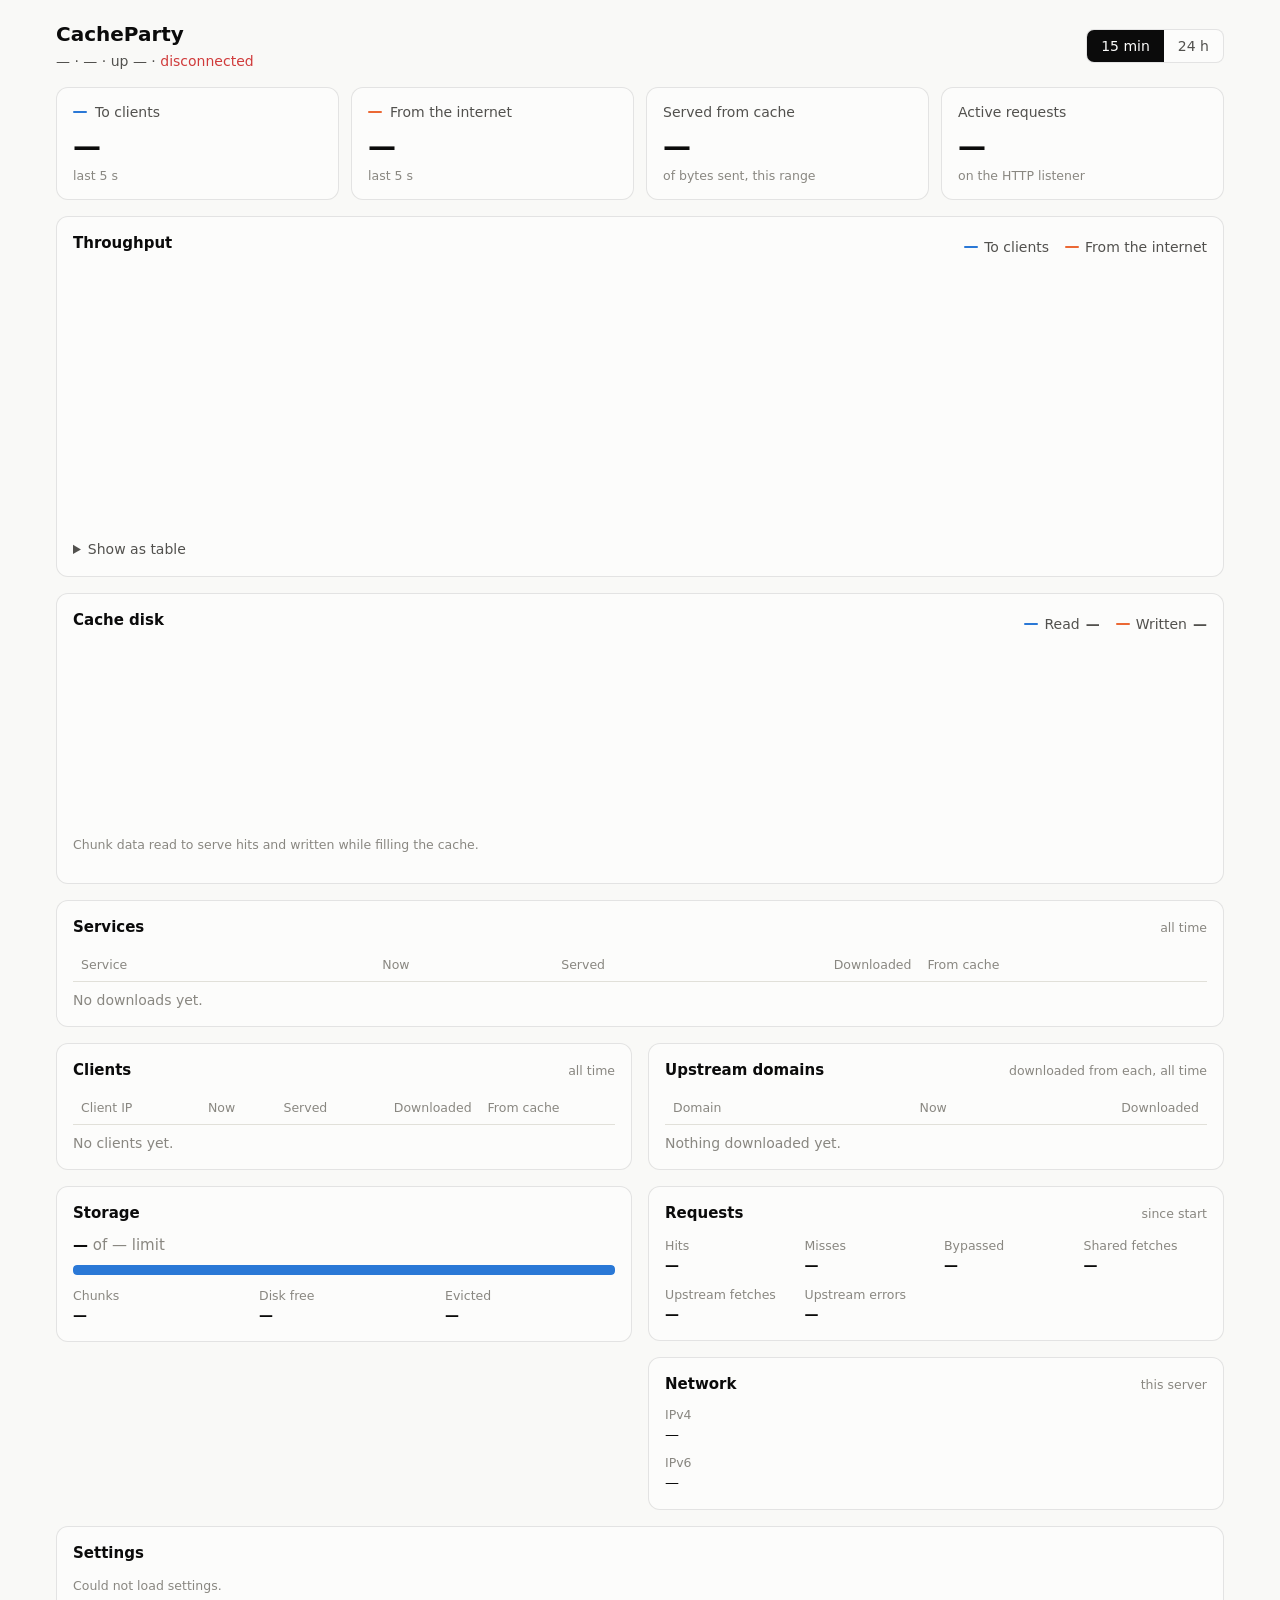
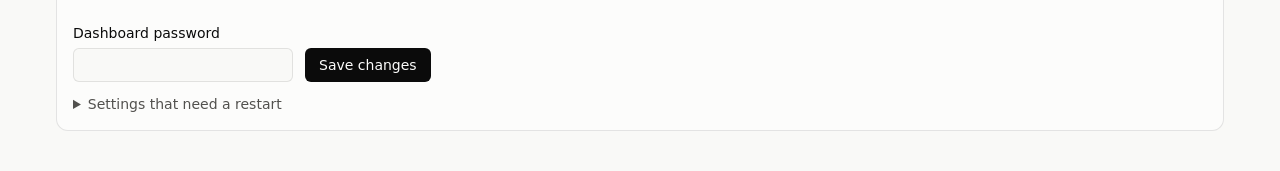
==== commit e01c3d3f: "Add a disco ball icon to the README and dashboard (#5) CacheParty now has an icon: a disco ball whos" ====
--- a/internal/dashboard/static/index.html
+++ b/internal/dashboard/static/index.html
@@ -11,10 +11,7 @@
 <body>
 <header class="top">
   <div>
-    <div class="brand">
-      <h1>CacheParty</h1>
-      <nav class="tabs" aria-label="Pages"><a href="./" aria-current="page">Overview</a><a href="dns.html">DNS sync</a></nav>
-    </div>
+    <h1>CacheParty</h1>
     <p class="sub"><span id="hostname">—</span> · <span id="version">—</span> · up <span id="uptime">—</span> · <span id="conn" class="conn">connecting…</span></p>
   </div>
   <div class="seg" role="group" aria-label="Time range">
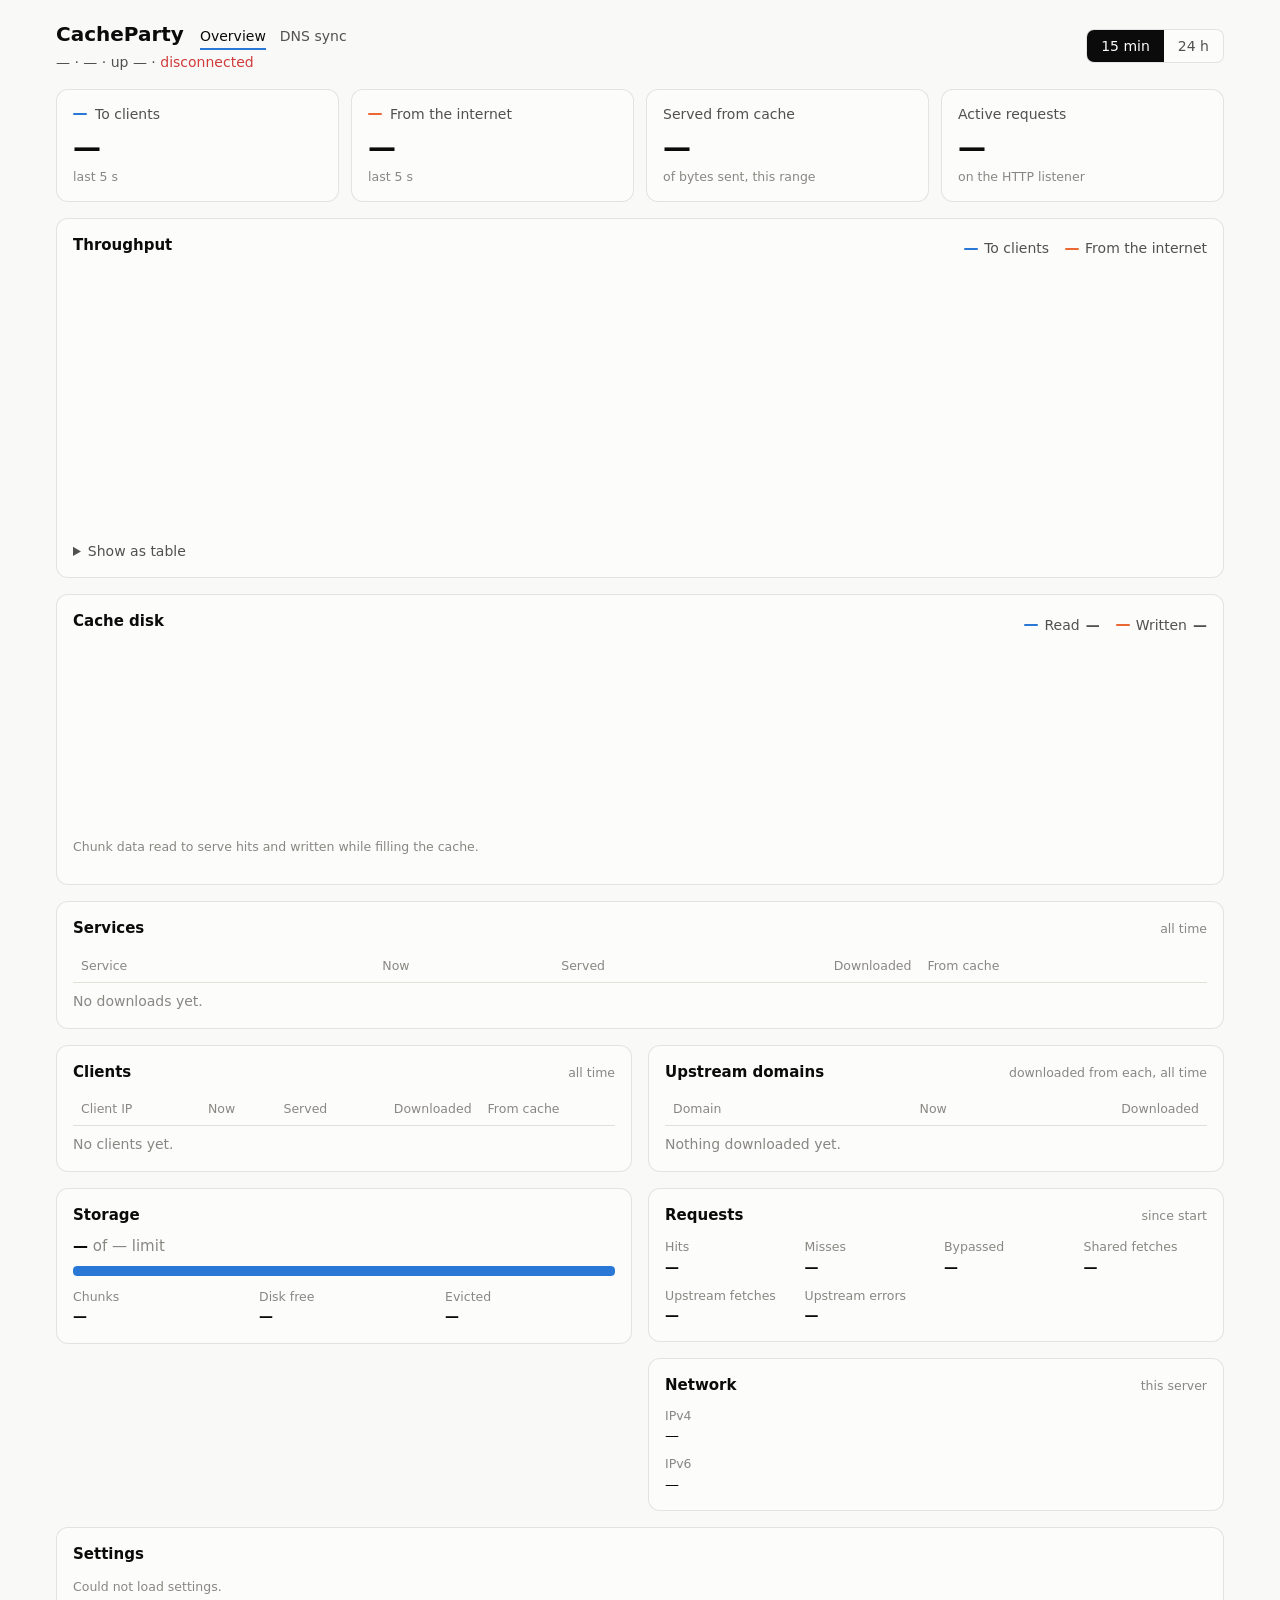
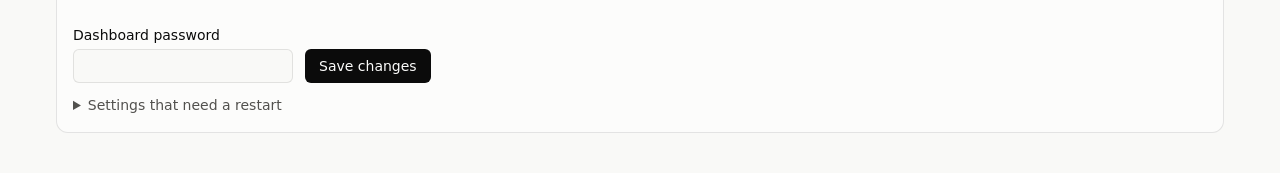
==== commit cab2782d: "Merge branch 'main' into dns-sync Brings the DNS sync work up to date with the game-name dashboard, " ====
--- a/internal/dashboard/static/index.html
+++ b/internal/dashboard/static/index.html
@@ -6,12 +6,15 @@
 <title>CacheParty dashboard</title>
 <link rel="icon" href="favicon.svg" type="image/svg+xml">
 <link rel="stylesheet" href="app.css">
-<script src="app.js" defer></script>
+<script type="module" src="js/app.js"></script>
 </head>
 <body>
 <header class="top">
   <div>
-    <h1>CacheParty</h1>
+    <div class="brand">
+      <h1>CacheParty</h1>
+      <nav class="tabs" aria-label="Pages"><a href="./" aria-current="page">Overview</a><a href="dns.html">DNS sync</a></nav>
+    </div>
     <p class="sub"><span id="hostname">—</span> · <span id="version">—</span> · up <span id="uptime">—</span> · <span id="conn" class="conn">connecting…</span></p>
   </div>
   <div class="seg" role="group" aria-label="Time range">
--- a/internal/dashboard/static/app.css
+++ b/internal/dashboard/static/app.css
@@ -138,6 +138,10 @@
 #apps-service { overflow-wrap: anywhere; }
 td a { color: inherit; text-underline-offset: 3px; }
 td .badge { margin-left: 6px; }
+td .depots { margin-left: 8px; }
+tr.sub td:first-child { padding-left: 24px; }
+#apps .cover { display: inline-block; width: 92px; height: 43px; object-fit: cover; border-radius: 4px; vertical-align: middle; margin: -6px 12px -6px 0; }
+#apps.pictures tr.sub td:first-child { padding-left: 116px; }
 
 .storage-line { font-size: 15px; }
 .meter { height: 10px; border-radius: 4px; background: var(--track); overflow: hidden; margin: 8px 0 4px; }
